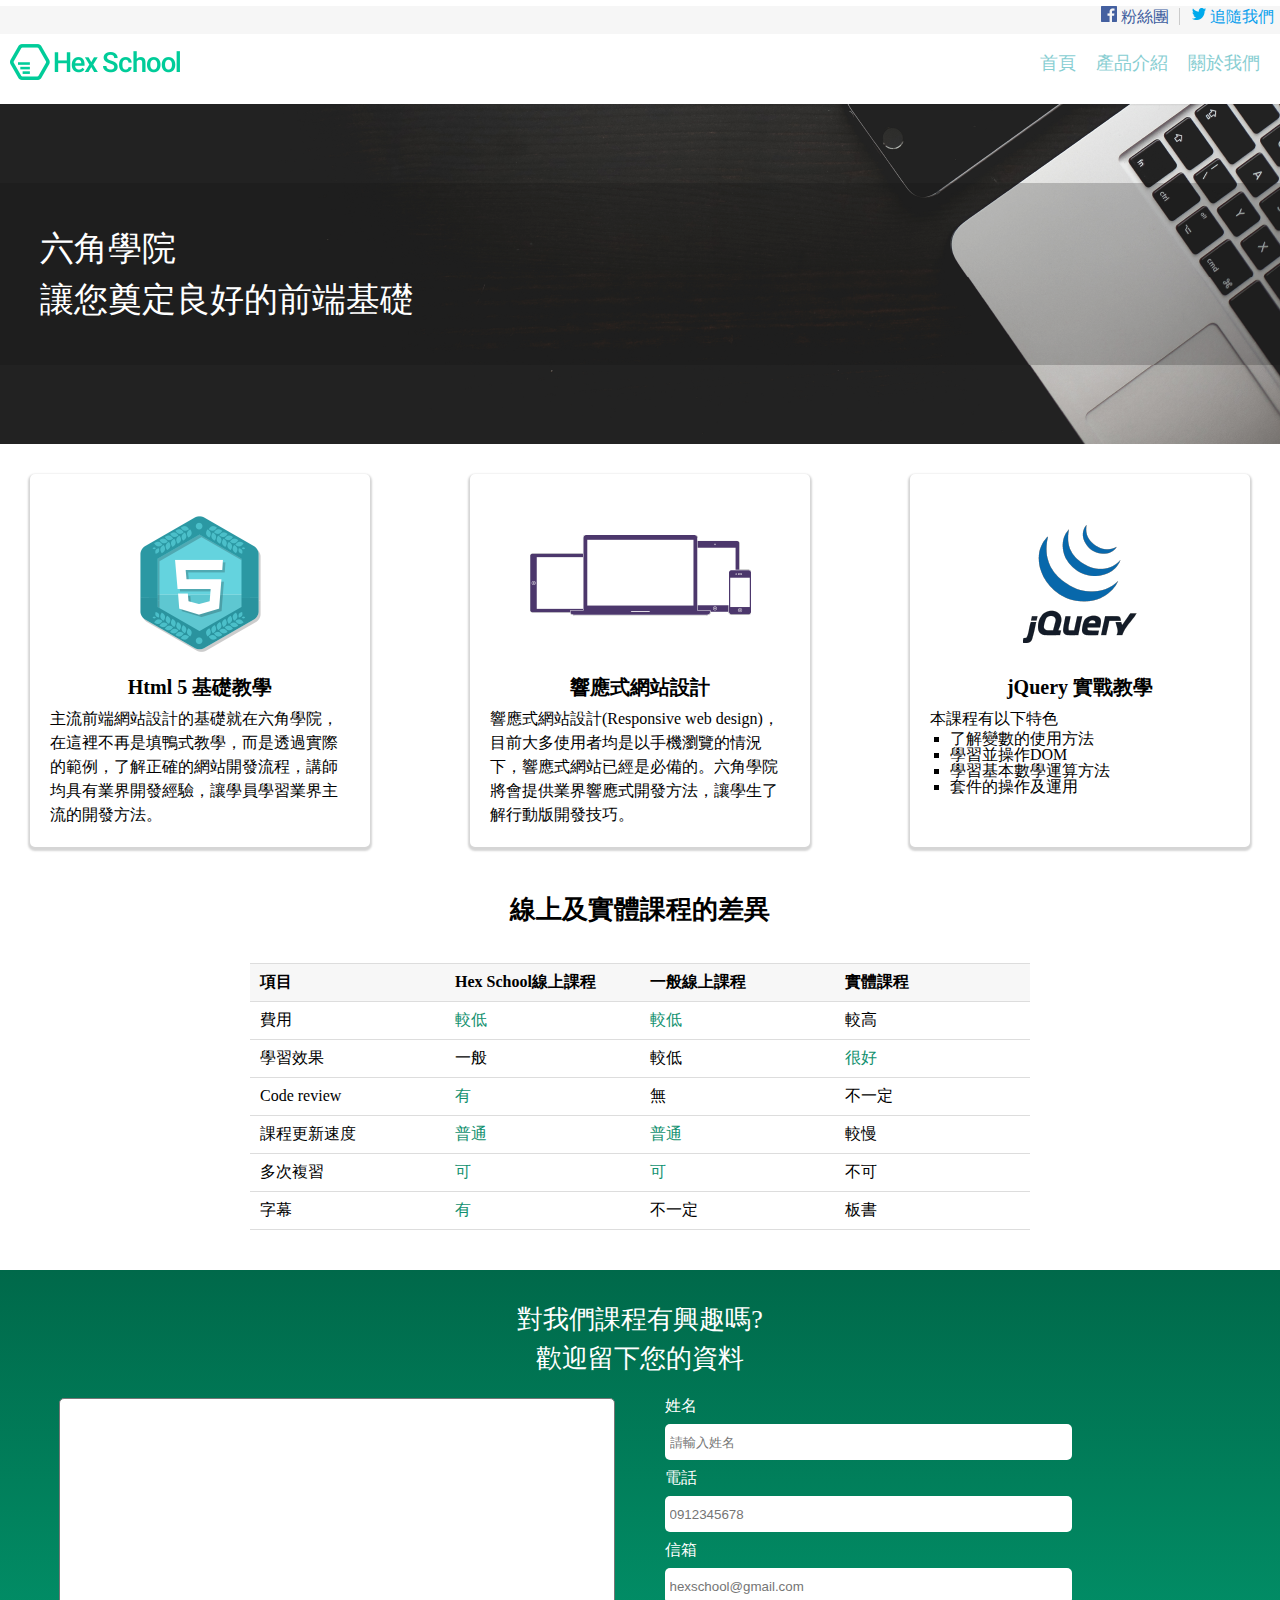
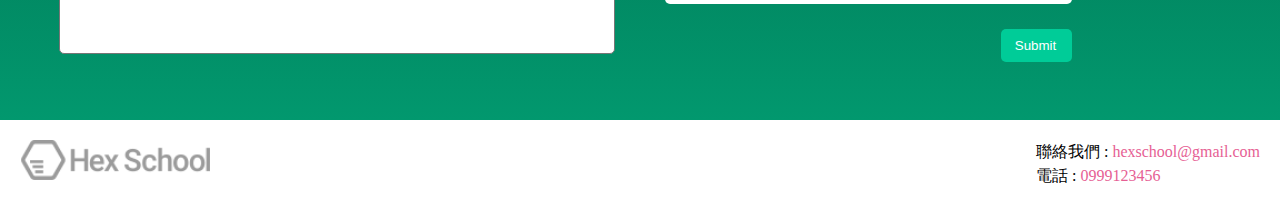
==== practice/index.html @ daa50727 "Add files via upload" ====
<!DOCTYPE html>
<html lang="en">
<head>
    <meta charset="UTF-8">
    <meta http-equiv="X-UA-Compatible" content="IE=edge">
    <meta name="viewport" content="width=device-width, initial-scale=1.0">
    <link rel="icon" href="img/logo .ico" type="favicon" />
    <title>12-1最後一版練習</title>
    <link rel="stylesheet" href="style.css">
</head>
<body>
    <div class="top">
        <div class="link">
            <div class="fb">
                <img src="img/fb.png" alt="fb">
                <a href="#"><span>粉絲團</span></a>
            </div>
            <div class="twitter">
                <img src="img/twitter.png" alt="twitter">
                <a href="#">追隨我們</a>
            </div>
        </div>
    </div>
    <div class="header">
        <div class="logo">
            <h2>
                <a href="#">Hex School</a>
            </h2>
        </div>
        <div class="menu">
            <ul>
                <li>首頁</li>
                <li>產品介紹</li>
                <li>關於我們</li>
            </ul>
        </div>
    </div>
    <div class="banner">
        <div class="banner_h1">
            <h1>六角學院<br>讓您奠定良好的前端基礎</h1>
        </div>
    </div>
    <div class="content">
        <div class="box_1">
            <ul>
                <li class="b-li">
                    <img src="img/html.png" alt="html5">
                    <h3>Html 5 基礎教學</h3>
                    <p>主流前端網站設計的基礎就在六角學院，在這裡不再是填鴨式教學，而是透過實際的範例，了解正確的網站開發流程，講師均具有業界開發經驗，讓學員學習業界主流的開發方法。    
                    </p>
                </li>
                <li class="b-li">
                    <img src="img/rwd.png" alt="rwd">
                    <h3>響應式網站設計</h3>
                    <p>
                        響應式網站設計(Responsive web design)，目前大多使用者均是以手機瀏覽的情況下，響應式網站已經是必備的。六角學院將會提供業界響應式開發方法，讓學生了解行動版開發技巧。
                    </p>
                </li>
                <li class="b-li">
                    <img src="img/jQuery.png" alt="jQuery">
                    <h3>jQuery 實戰教學</h3>
                    <p>本課程有以下特色</p>
                    <ul class="jquery">
                        <li>了解變數的使用方法</li>
                        <li>學習並操作DOM</li>
                        <li>學習基本數學運算方法</li>
                        <li>套件的操作及運用</li>
                    </ul>
                </li>
            </ul>
        </div>
        <div class="box_2">
            <h2>線上及實體課程的差異</h2>
            <table>
                <tr>
                    <th>項目</th>
                    <th>Hex School線上課程</th>
                    <th>一般線上課程</th>
                    <th>實體課程</th>
                </tr>
                <tr>
                    <td>費用</td>
                    <td><span>較低</span></td>
                    <td><span>較低</span></td>
                    <td>較高</td>
                </tr>
                <tr>
                    <td>學習效果</td>
                    <td>一般</td>
                    <td>較低</td>
                    <td><span>很好</span></td>
                </tr>
                <tr>
                    <td>Code review</td>
                    <td><span>有</span></td>
                    <td>無</td>
                    <td>不一定</td>
                </tr>
                <tr>
                    <td>課程更新速度</td>
                    <td><span>普通</span></td>
                    <td><span>普通</span></td>
                    <td>較慢</td>
                </tr>
                <tr>
                    <td>多次複習</td>
                    <td><span>可</span></td>
                    <td><span>可</span></td>
                    <td>不可</td>
                </tr>
                <tr>
                    <td>字幕</td>
                    <td><span>有</span></td>
                    <td>不一定</td>
                    <td>板書</td>
                </tr>
            </table>
        </div>
    </div>
    <div class="form">
        <h3>對我們課程有興趣嗎?
            <br>歡迎留下您的資料
        </h3>
        <form action="index.html">
            <textarea name="" id="" cols="40" rows="7"></textarea>
            <div class="form_text">
                <label for="name">姓名</label>
                <input id="name" type="text" placeholder="請輸入姓名">
                <label for="tele">電話 </label>
                <input id="tele" type="tel" placeholder="0912345678">
                <label for="mail">信箱</label>
                <input id="mail" type="email" placeholder="hexschool@gmail.com">
                <input type="submit" class="button">
            </div>
        </form>
    </div>
    <div class="footer">
        <img src="img/footerLogo.png" alt="footerLogo">
        <p>聯絡我們 : <span>hexschool@gmail.com</span>
            <br>電話 : <span>0999123456</span>
        </p>
    </div>
</body>
</html>
---- practice/style.css ----
/* http://meyerweb.com/eric/tools/css/reset/ 
   v2.0 | 20110126
   License: none (public domain)
*/

html, body, div, span, applet, object, iframe,
h1, h2, h3, h4, h5, h6, p, blockquote, pre,
a, abbr, acronym, address, big, cite, code,
del, dfn, em, img, ins, kbd, q, s, samp,
small, strike, strong, sub, sup, tt, var,
b, u, i, center,
dl, dt, dd, ol, ul, li,
fieldset, form, label, legend,
table, caption, tbody, tfoot, thead, tr, th, td,
article, aside, canvas, details, embed, 
figure, figcaption, footer, header, hgroup, 
menu, nav, output, ruby, section, summary,
time, mark, audio, video {
	margin: 0;
	padding: 0;
	border: 0;
	font-size: 100%;
	font: inherit;
	vertical-align: baseline;
}
/* HTML5 display-role reset for older browsers */
article, aside, details, figcaption, figure, 
footer, header, hgroup, menu, nav, section {
	display: block;
}
body {
	line-height: 1;
}
ol, ul {
	list-style: none;
}
blockquote, q {
	quotes: none;
}
blockquote:before, blockquote:after,
q:before, q:after {
	content: '';
	content: none;
}
table {
	border-collapse: collapse;
	border-spacing: 0;
}

.top{
    height: 28px;
    background: #f6f6f6;
}
.link{
    display: flex;
    justify-content: flex-end;
    align-items: center;
    margin: 6px;
}
a{
    text-decoration: none;
}
.link a span{
    padding-right: 10px;
    border-right: 1px solid #cbcbcb;
    color: #3e5e9f;
}
.twitter {
    margin-left: 10px;
}
.twitter a{
    color:#0aa0ed;
}
.twitter a:hover, .fb span:hover{
    color:gray;
    cursor: pointer;
}

.header{
    padding: 10px;
    display: flex;
    justify-content: space-between;
    height: 50px;
}
.logo{
     width: 170px;
    height: 36px;
    background: url(img/logo.png);
}
.logo h2{
    float: left;
    text-indent: 101%;
    overflow: hidden;
    white-space: nowrap;
}
.menu ul{
    display: flex;
    color: #88ced2;
}
.menu ul li{
    padding: 10px;
    font-size: 18px;
}
.menu ul li:hover{
    border-bottom: 3px solid #88ced2;
    cursor: pointer;
}
.banner{
    
    height: 340px;
    background: right url(img/banner.png) no-repeat #222222 ;
    align-items: center;
    display: flex;
}
.banner_h1{
    color: #ffffff;
    font-size: 34px;
    font-weight: 500;
    padding: 40px;
    background: #1d1d1d 0.5;
    background-color: rgba(20, 20, 20, 0.219);
    width: 100%;
    line-height: 1.5;
}
.content{
    margin: 20px;
}
.box_1 ul{
    display: flex;
    justify-content: space-between;
    
}
.b-li:hover{
    box-shadow:0px 4px 4px 4px #acacac;
}
.b-li{
    width: 300px;
    text-align: center;
    padding: 20px;
    margin: 10px;
    border-bottom: 3px solid #e4e4e4;
    border: 0;
    border-radius: 5px;
    box-shadow:0px 2px 2px 2px #d5d5d5;
}
.b-li h3{
    font-size: 20px;
    font-weight: bold;
    margin: 10px;
}
.b-li p{
    text-align:left;
    line-height: 1.5;
}
.box_1 .jquery {  
    display: block;
    padding-left: 20px;
    list-style: square;
    text-align: left;
}

.box_2{
    display: flex;
    flex-direction: column;
    align-items: center;
    margin-bottom: 40px;
}
.box_2 h2{
    font-size: 26px;
    margin: 40px;
    font-weight: bold;
}
tr{
    height: 38px;
}
tr span{
    color: #12916f;
}
th{
    width: 175px;
    background: #f7f7f7;
    font-weight: 600;
    border-top: 1px solid #dddddd;
    padding: 10px;
    text-align: left;
}
td{
    width: 175px;
    border-top: 1px solid #dddddd;
    border-bottom: 1px solid #dddddd;
    padding: 10px;
}
.form{
    display: flex;
    flex-direction: column;
    align-items: center;
    height: 410px;
    background: linear-gradient(#00694a,#02986e) ;
    padding: 20px;
}
.form h3{
    font-size: 26px;
    color: #ffffff;
    line-height: 1.5;
    margin: 10px;
    margin-bottom: 20px;
    text-align: center;
}
.form form{
    display: flex;
}
.form textarea{
    height: 250px;
    width: 550px;
    margin-right: 50px;
    border-radius: 5px;
    resize: none;
}
.form label{
    cursor: pointer;
}
.form label , input{
    display: block;
    width: 400px;
    color: #ffffff;
    margin-bottom: 10px;
    margin-right: 150px;
}
.form input:focus{
    color: black;
    font-size: 17px;
}
.form input{
    color: #7d7d7d;
    height: 34px;
    border-radius: 5px;
    border: 0;
    padding-left: 5px;
}
.form .button:hover{
    box-shadow: 1px 1px 1px 1px gray;
    font-weight: bold;
    background: #19e4b1;
}
.form .button{
    float: right;
    height: 33px;
    width: 71px;
    color: #ffffff;
    background: #00cc98;
    border: 0;
    border-radius: 5px;
    margin-top: 15px;
    cursor: pointer;
}

.footer{
    height: 40px;
    margin: 20px;
    display: flex;
    justify-content: space-between;
    line-height: 1.5;
}
.footer span{
    color: #e65f94;
}
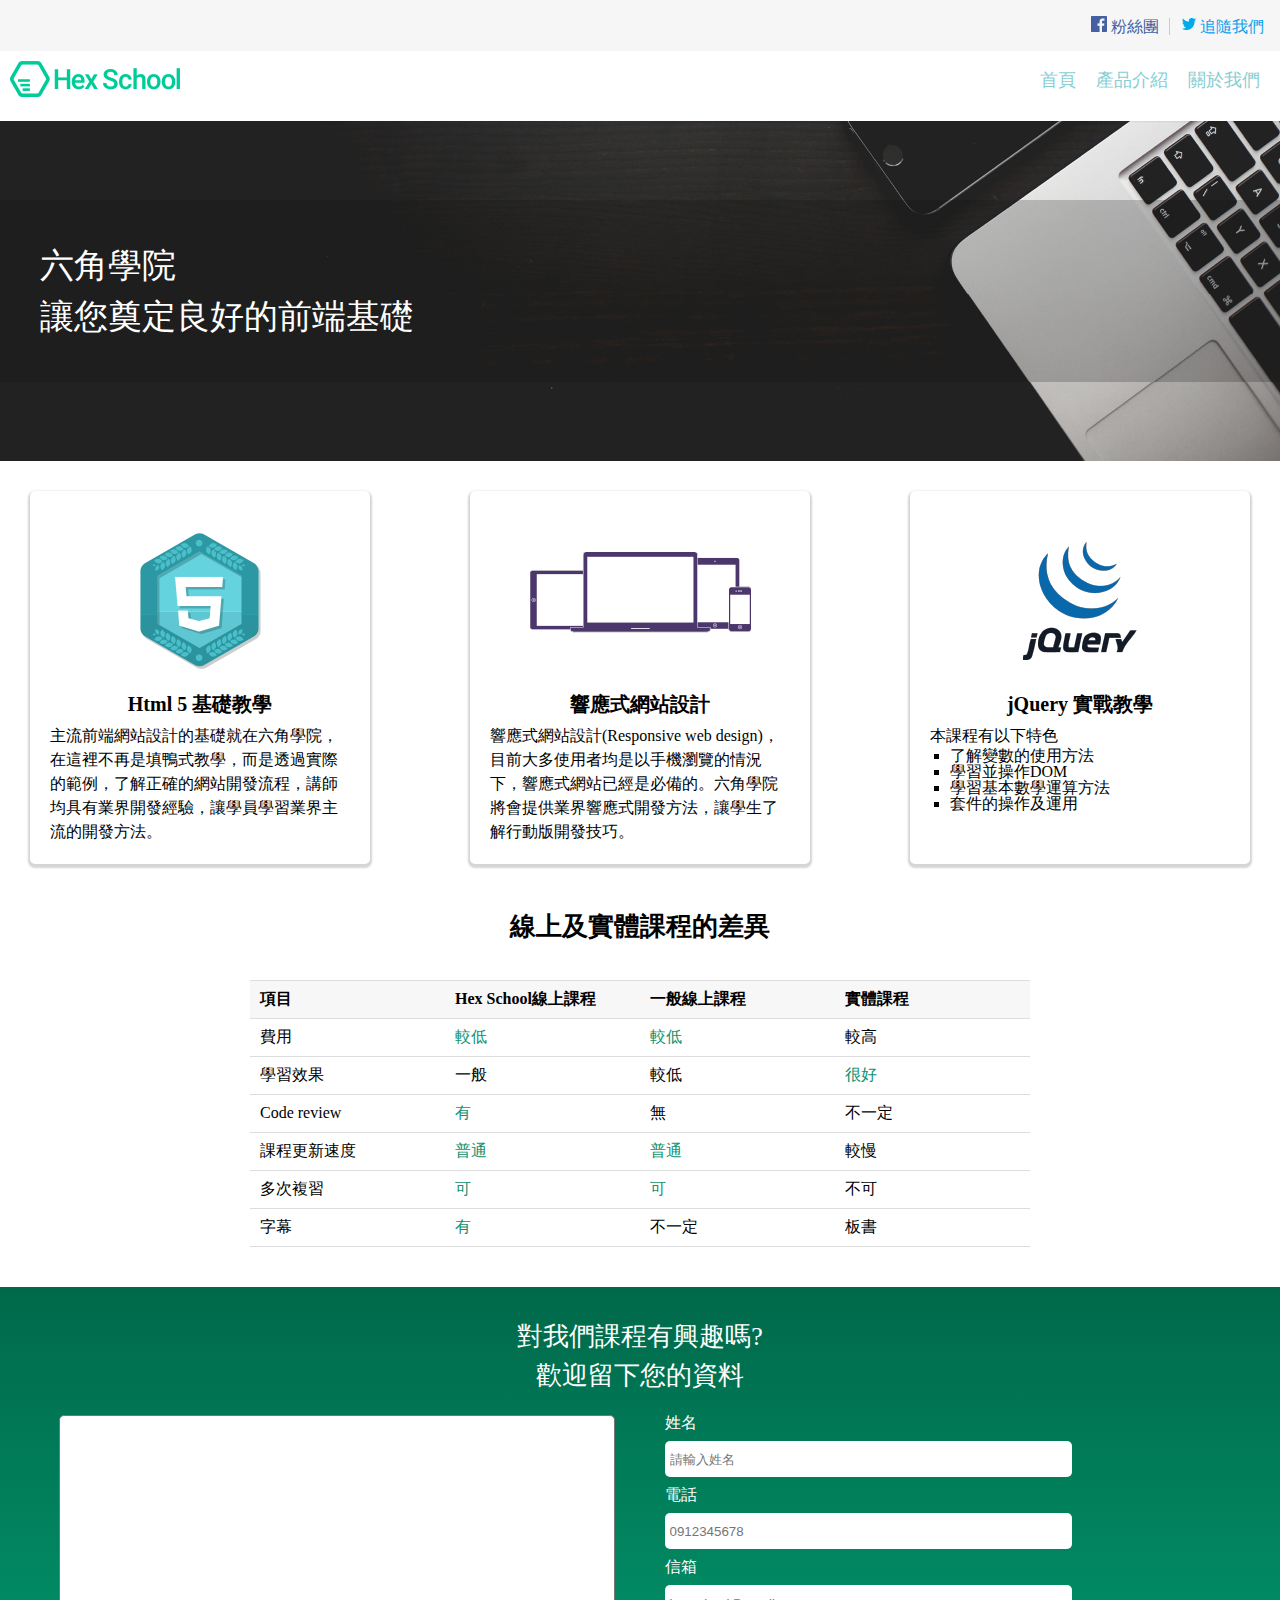
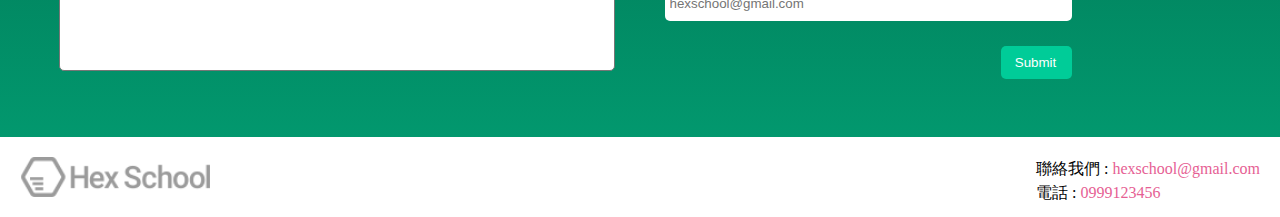
==== commit c97cfd14: "Add files via upload" ====
--- a/practice/index.html
+++ b/practice/index.html
@@ -10,16 +10,16 @@
 </head>
 <body>
     <div class="top">
-        <div class="link">
-            <div class="fb">
-                <img src="img/fb.png" alt="fb">
-                <a href="#"><span>粉絲團</span></a>
-            </div>
-            <div class="twitter">
-                <img src="img/twitter.png" alt="twitter">
-                <a href="#">追隨我們</a>
-            </div>
-        </div>
+            <ul class="link">
+                <li class="fb">
+                    <img src="img/fb.png" alt="fb">
+                    <a href="#"><span>粉絲團</span></a>
+                </li>
+                <li class="twitter">
+                    <img src="img/twitter.png" alt="twitter">
+                    <a href="#">追隨我們</a>
+                </li>
+            </ul>
     </div>
     <div class="header">
         <div class="logo">
@@ -27,48 +27,42 @@
                 <a href="#">Hex School</a>
             </h2>
         </div>
-        <div class="menu">
-            <ul>
-                <li>首頁</li>
-                <li>產品介紹</li>
-                <li>關於我們</li>
-            </ul>
-        </div>
+        <ul class="menu">
+            <li>首頁</li>
+            <li>產品介紹</li>
+            <li>關於我們</li>
+        </ul>
     </div>
     <div class="banner">
-        <div class="banner_h1">
-            <h1>六角學院<br>讓您奠定良好的前端基礎</h1>
-        </div>
+        <h1 class="banner_h1">六角學院<br>讓您奠定良好的前端基礎</h1>
     </div>
     <div class="content">
-        <div class="box_1">
-            <ul>
-                <li class="b-li">
-                    <img src="img/html.png" alt="html5">
-                    <h3>Html 5 基礎教學</h3>
-                    <p>主流前端網站設計的基礎就在六角學院，在這裡不再是填鴨式教學，而是透過實際的範例，了解正確的網站開發流程，講師均具有業界開發經驗，讓學員學習業界主流的開發方法。    
-                    </p>
-                </li>
-                <li class="b-li">
-                    <img src="img/rwd.png" alt="rwd">
-                    <h3>響應式網站設計</h3>
-                    <p>
-                        響應式網站設計(Responsive web design)，目前大多使用者均是以手機瀏覽的情況下，響應式網站已經是必備的。六角學院將會提供業界響應式開發方法，讓學生了解行動版開發技巧。
-                    </p>
-                </li>
-                <li class="b-li">
-                    <img src="img/jQuery.png" alt="jQuery">
-                    <h3>jQuery 實戰教學</h3>
-                    <p>本課程有以下特色</p>
-                    <ul class="jquery">
-                        <li>了解變數的使用方法</li>
-                        <li>學習並操作DOM</li>
-                        <li>學習基本數學運算方法</li>
-                        <li>套件的操作及運用</li>
-                    </ul>
-                </li>
-            </ul>
-        </div>
+        <ul class="box_1">
+            <li class="b-li">
+                <img src="img/html.png" alt="html5">
+                <h3>Html 5 基礎教學</h3>
+                <p>主流前端網站設計的基礎就在六角學院，在這裡不再是填鴨式教學，而是透過實際的範例，了解正確的網站開發流程，講師均具有業界開發經驗，讓學員學習業界主流的開發方法。    
+                </p>
+            </li>
+            <li class="b-li">
+                <img src="img/rwd.png" alt="rwd">
+                <h3>響應式網站設計</h3>
+                <p>
+                    響應式網站設計(Responsive web design)，目前大多使用者均是以手機瀏覽的情況下，響應式網站已經是必備的。六角學院將會提供業界響應式開發方法，讓學生了解行動版開發技巧。
+                </p>
+            </li>
+            <li class="b-li">
+                <img src="img/jQuery.png" alt="jQuery">
+                <h3>jQuery 實戰教學</h3>
+                <p>本課程有以下特色</p>
+                <ul class="jquery">
+                    <li>了解變數的使用方法</li>
+                    <li>學習並操作DOM</li>
+                    <li>學習基本數學運算方法</li>
+                    <li>套件的操作及運用</li>
+                </ul>
+            </li>
+        </ul>
         <div class="box_2">
             <h2>線上及實體課程的差異</h2>
             <table>
--- a/practice/style.css
+++ b/practice/style.css
@@ -48,7 +48,7 @@
 }
 
 .top{
-    height: 28px;
+    padding: 10px;
     background: #f6f6f6;
 }
 .link{
@@ -56,6 +56,9 @@
     justify-content: flex-end;
     align-items: center;
     margin: 6px;
+}
+.link ul{
+    display: flex;
 }
 a{
     text-decoration: none;
@@ -93,15 +96,16 @@
     overflow: hidden;
     white-space: nowrap;
 }
-.menu ul{
+.menu{
     display: flex;
     color: #88ced2;
-}
-.menu ul li{
-    padding: 10px;
+    
     font-size: 18px;
 }
-.menu ul li:hover{
+.menu li{
+    padding: 10px;
+}
+.menu li:hover{
     border-bottom: 3px solid #88ced2;
     cursor: pointer;
 }
@@ -125,7 +129,7 @@
 .content{
     margin: 20px;
 }
-.box_1 ul{
+.box_1{
     display: flex;
     justify-content: space-between;
     
